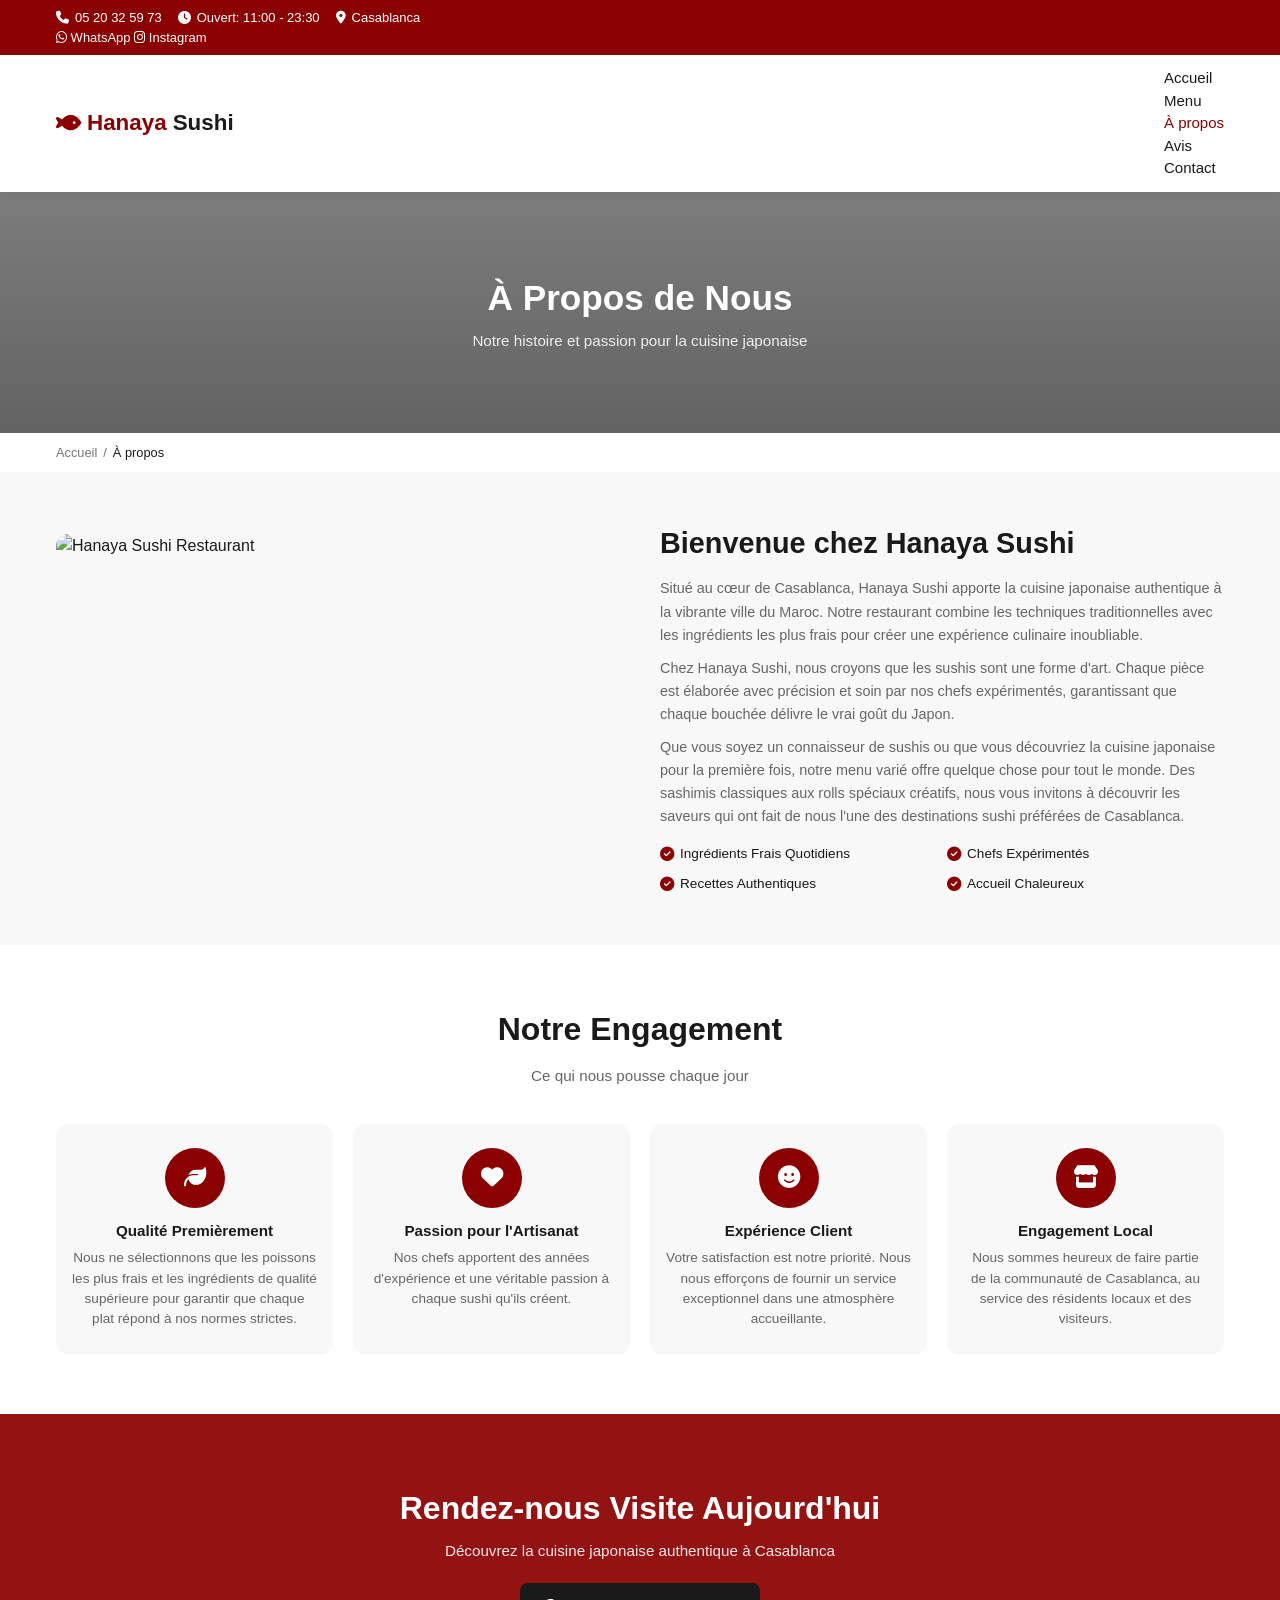
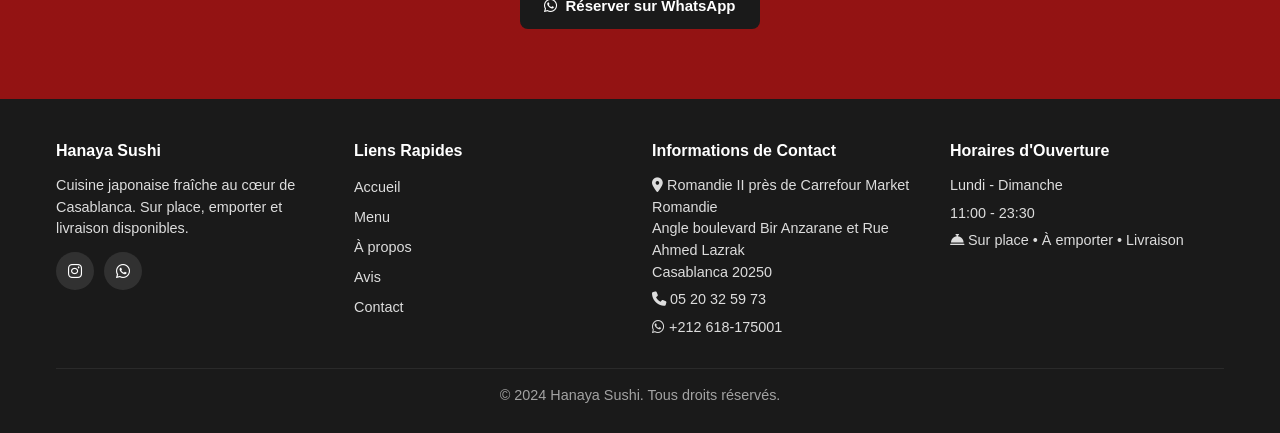
==== about.html @ c660590e "Initial commit - Hanaya Sushi website" ====
<!DOCTYPE html>
<html lang="fr">
<head>
    <meta charset="UTF-8">
    <meta name="viewport" content="width=device-width, initial-scale=1.0">
    <title>À propos - Hanaya Sushi</title>
    <meta name="description" content="Découvrez Hanaya Sushi - notre histoire, philosophie culinaire et engagement pour la cuisine japonaise authentique à Casablanca.">
    <link rel="stylesheet" href="style.css">
    <link rel="stylesheet" href="https://cdnjs.cloudflare.com/ajax/libs/font-awesome/6.4.0/css/all.min.css">
</head>
<body>
    <header class="header">
        <div class="top-bar">
            <div class="container">
                <div class="top-bar-info">
                    <span><i class="fas fa-phone"></i> 05 20 32 59 73</span>
                    <span><i class="fas fa-clock"></i> Ouvert: 11:00 - 23:30</span>
                    <span><i class="fas fa-map-marker-alt"></i> Casablanca</span>
                </div>
                <div class="top-bar-actions">
                    <a href="https://wa.me/212618175001" target="_blank"><i class="fab fa-whatsapp"></i> WhatsApp</a>
                    <a href="https://www.instagram.com/hanaya_sushi.casa?igsh=c2Iwand2bjE1bWxq" target="_blank"><i class="fab fa-instagram"></i> Instagram</a>
                </div>
            </div>
        </div>
        <nav class="nav">
            <div class="container">
                <a href="index.html" class="logo">
                    <i class="fas fa-fish"></i> Hanaya <span>Sushi</span>
                </a>
                <ul class="nav-menu">
                    <li><a href="index.html" class="nav-link">Accueil</a></li>
                    <li><a href="menu.html" class="nav-link">Menu</a></li>
                    <li><a href="about.html" class="nav-link active">À propos</a></li>
                    <li><a href="reviews.html" class="nav-link">Avis</a></li>
                    <li><a href="contact.html" class="nav-link">Contact</a></li>
                </ul>
                <div class="nav-actions">
                    <a href="tel:+212520325973" class="btn btn-primary">Appeler</a>
                </div>
                <div class="mobile-menu-btn" onclick="toggleMenu()">
                    <span></span>
                    <span></span>
                    <span></span>
                </div>
            </div>
        </nav>
    </header>

    <section class="page-header">
        <div class="container">
            <h1>À Propos de Nous</h1>
            <p>Notre histoire et passion pour la cuisine japonaise</p>
        </div>
    </section>

    <section class="breadcrumb">
        <div class="container">
            <ul>
                <li><a href="index.html">Accueil</a></li>
                <li>À propos</li>
            </ul>
        </div>
    </section>

    <section class="about-page">
        <div class="container">
            <div class="about-grid">
                <div class="about-image">
                    <img src="https://images.unsplash.com/photo-1579871494447-9811cf80d66c?w=800" alt="Hanaya Sushi Restaurant">
                </div>
                <div class="about-content">
                    <h2>Bienvenue chez Hanaya Sushi</h2>
                    <p>Situé au cœur de Casablanca, Hanaya Sushi apporte la cuisine japonaise authentique à la vibrante ville du Maroc. Notre restaurant combine les techniques traditionnelles avec les ingrédients les plus frais pour créer une expérience culinaire inoubliable.</p>
                    <p>Chez Hanaya Sushi, nous croyons que les sushis sont une forme d'art. Chaque pièce est élaborée avec précision et soin par nos chefs expérimentés, garantissant que chaque bouchée délivre le vrai goût du Japon.</p>
                    <p>Que vous soyez un connaisseur de sushis ou que vous découvriez la cuisine japonaise pour la première fois, notre menu varié offre quelque chose pour tout le monde. Des sashimis classiques aux rolls spéciaux créatifs, nous vous invitons à découvrir les saveurs qui ont fait de nous l'une des destinations sushi préférées de Casablanca.</p>
                    
                    <div class="about-features">
                        <div class="about-feature">
                            <i class="fas fa-check-circle"></i>
                            <span>Ingrédients Frais Quotidiens</span>
                        </div>
                        <div class="about-feature">
                            <i class="fas fa-check-circle"></i>
                            <span>Chefs Expérimentés</span>
                        </div>
                        <div class="about-feature">
                            <i class="fas fa-check-circle"></i>
                            <span>Recettes Authentiques</span>
                        </div>
                        <div class="about-feature">
                            <i class="fas fa-check-circle"></i>
                            <span>Accueil Chaleureux</span>
                        </div>
                    </div>
                </div>
            </div>
        </div>
    </section>

    <section class="why-us">
        <div class="container">
            <h2 class="section-title">Notre Engagement</h2>
            <p class="section-subtitle">Ce qui nous pousse chaque jour</p>
            <div class="why-us-grid">
                <div class="why-us-card">
                    <div class="why-us-icon">
                        <i class="fas fa-leaf"></i>
                    </div>
                    <h3>Qualité Premièrement</h3>
                    <p>Nous ne sélectionnons que les poissons les plus frais et les ingrédients de qualité supérieure pour garantir que chaque plat répond à nos normes strictes.</p>
                </div>
                <div class="why-us-card">
                    <div class="why-us-icon">
                        <i class="fas fa-heart"></i>
                    </div>
                    <h3>Passion pour l'Artisanat</h3>
                    <p>Nos chefs apportent des années d'expérience et une véritable passion à chaque sushi qu'ils créent.</p>
                </div>
                <div class="why-us-card">
                    <div class="why-us-icon">
                        <i class="fas fa-smile"></i>
                    </div>
                    <h3>Expérience Client</h3>
                    <p>Votre satisfaction est notre priorité. Nous nous efforçons de fournir un service exceptionnel dans une atmosphère accueillante.</p>
                </div>
                <div class="why-us-card">
                    <div class="why-us-icon">
                        <i class="fas fa-store"></i>
                    </div>
                    <h3>Engagement Local</h3>
                    <p>Nous sommes heureux de faire partie de la communauté de Casablanca, au service des résidents locaux et des visiteurs.</p>
                </div>
            </div>
        </div>
    </section>

    <section class="cta-banner">
        <div class="container">
            <h2>Rendez-nous Visite Aujourd'hui</h2>
            <p>Découvrez la cuisine japonaise authentique à Casablanca</p>
            <a href="https://wa.me/212618175001?text=Hi%20Hanaya%20Sushi,%20I%20would%20like%20to%20make%20a%20reservation:" class="btn btn-secondary"><i class="fab fa-whatsapp"></i> Réserver sur WhatsApp</a>
        </div>
    </section>

    <footer class="footer">
        <div class="container">
            <div class="footer-grid">
                <div>
                    <h3>Hanaya Sushi</h3>
                    <p>Cuisine japonaise fraîche au cœur de Casablanca. Sur place, emporter et livraison disponibles.</p>
                    <div class="footer-social">
                        <a href="https://www.instagram.com/hanaya_sushi.casa?igsh=c2Iwand2bjE1bWxq" target="_blank"><i class="fab fa-instagram"></i></a>
                        <a href="https://wa.me/212618175001"><i class="fab fa-whatsapp"></i></a>
                    </div>
                </div>
                <div>
                    <h3>Liens Rapides</h3>
                    <ul class="footer-links">
                        <li><a href="index.html">Accueil</a></li>
                        <li><a href="menu.html">Menu</a></li>
                        <li><a href="about.html">À propos</a></li>
                        <li><a href="reviews.html">Avis</a></li>
                        <li><a href="contact.html">Contact</a></li>
                    </ul>
                </div>
                <div>
                    <h3>Informations de Contact</h3>
                    <p><i class="fas fa-map-marker-alt"></i> Romandie II près de Carrefour Market Romandie<br>Angle boulevard Bir Anzarane et Rue Ahmed Lazrak<br>Casablanca 20250</p>
                    <p><i class="fas fa-phone"></i> 05 20 32 59 73</p>
                    <p><i class="fab fa-whatsapp"></i> +212 618-175001</p>
                </div>
                <div>
                    <h3>Horaires d'Ouverture</h3>
                    <p>Lundi - Dimanche</p>
                    <p>11:00 - 23:30</p>
                    <p><i class="fas fa-concierge-bell"></i> Sur place &bull; À emporter &bull; Livraison</p>
                </div>
            </div>
            <div class="footer-bottom">
                <p>&copy; 2024 Hanaya Sushi. Tous droits réservés.</p>
            </div>
        </div>
    </footer>

    <div class="menu-overlay" onclick="toggleMenu()"></div>

    <div class="floating-call">
        <a href="https://wa.me/212618175001?text=Hi%20Hanaya%20Sushi,%20I%20would%20like%20to%20order:" class="whatsapp-btn"><i class="fab fa-whatsapp"></i></a>
        <a href="tel:+212618175001" class="call-btn"><i class="fas fa-phone"></i></a>
    </div>

    <script src="script.js"></script>
</body>
</html>
---- style.css ----
:root {
    --primary: #8B0000;
    --primary-dark: #6B0000;
    --primary-light: #A52A2A;
    --secondary: #FFFFFF;
    --secondary-light: #F8F8F8;
    --accent: #1A1A1A;
    --text-dark: #1A1A1A;
    --text-light: #666666;
    --text-white: #FFFFFF;
    --border: #E0E0E0;
    --shadow: 0 2px 10px rgba(0,0,0,0.08);
    --transition: all 0.3s ease;
}

* {
    margin: 0;
    padding: 0;
    box-sizing: border-box;
}

html {
    scroll-behavior: smooth;
}

body {
    font-family: 'Segoe UI', -apple-system, BlinkMacSystemFont, sans-serif;
    line-height: 1.5;
    color: var(--text-dark);
    background-color: var(--secondary-light);
    -webkit-font-smoothing: antialiased;
}

a {
    text-decoration: none;
    color: inherit;
}

ul {
    list-style: none;
}

img {
    max-width: 100%;
    height: auto;
    display: block;
}

.container {
    width: 100%;
    max-width: 1200px;
    margin: 0 auto;
    padding: 0 16px;
}

.btn {
    display: inline-flex;
    align-items: center;
    justify-content: center;
    gap: 8px;
    padding: 12px 24px;
    border-radius: 8px;
    font-weight: 600;
    font-size: 15px;
    cursor: pointer;
    transition: var(--transition);
    border: none;
    min-height: 44px;
}

.btn-primary {
    background: var(--primary);
    color: var(--text-white);
}

.btn-primary:hover {
    background: var(--primary-dark);
}

.btn-secondary {
    background: var(--accent);
    color: var(--text-white);
}

.btn-secondary:hover {
    background: #333;
}

.btn-outline {
    background: transparent;
    border: 2px solid var(--primary);
    color: var(--primary);
    padding: 10px 20px;
    font-size: 14px;
    min-height: 40px;
}

.btn-outline:hover {
    background: var(--primary);
    color: var(--text-white);
}

.section-title {
    font-size: 1.75rem;
    text-align: center;
    margin-bottom: 8px;
    font-weight: 700;
}

.section-subtitle {
    text-align: center;
    color: var(--text-light);
    margin-bottom: 24px;
    font-size: 0.95rem;
}

/* Header */
.header {
    background: var(--secondary);
    box-shadow: var(--shadow);
    position: sticky;
    top: 0;
    z-index: 1000;
}

.top-bar {
    background: var(--primary);
    color: var(--text-white);
    padding: 8px 0;
    font-size: 13px;
    text-align: center;
}

.top-bar-info {
    display: flex;
    justify-content: center;
    gap: 16px;
    flex-wrap: wrap;
}

.top-bar-info span {
    display: flex;
    align-items: center;
    gap: 6px;
}

.nav {
    padding: 12px 0;
}

.nav .container {
    display: flex;
    justify-content: space-between;
    align-items: center;
}

.logo {
    font-size: 1.4rem;
    font-weight: 700;
    color: var(--primary);
    display: flex;
    align-items: center;
    gap: 6px;
}

.logo span {
    color: var(--accent);
}

.nav-menu {
    position: fixed;
    top: 0;
    left: -280px;
    width: 260px;
    height: 100vh;
    background: var(--secondary);
    flex-direction: column;
    padding: 70px 20px 20px;
    box-shadow: 2px 0 20px rgba(0,0,0,0.1);
    transition: var(--transition);
    z-index: 999;
    gap: 0;
}

.nav-menu.active {
    left: 0;
}

.nav-menu li {
    width: 100%;
    border-bottom: 1px solid var(--border);
}

.nav-link {
    display: block;
    padding: 14px 0;
    font-weight: 500;
    font-size: 16px;
    color: var(--text-dark);
}

.nav-link:hover,
.nav-link.active {
    color: var(--primary);
}

.nav-actions {
    display: none;
}

.mobile-menu-btn {
    display: flex;
    flex-direction-column: column;
    gap: 5px;
    cursor: pointer;
    padding: 8px;
    background: none;
    border: none;
}

.mobile-menu-btn span {
    width: 22px;
    height: 2px;
    background: var(--accent);
    transition: var(--transition);
    border-radius: 2px;
}

.mobile-menu-btn.active span:nth-child(1) {
    transform: rotate(45deg) translate(5px, 5px);
}

.mobile-menu-btn.active span:nth-child(2) {
    opacity: 0;
}

.mobile-menu-btn.active span:nth-child(3) {
    transform: rotate(-45deg) translate(5px, -5px);
}

.menu-overlay {
    position: fixed;
    top: 0;
    left: 0;
    width: 100%;
    height: 100%;
    background: rgba(0,0,0,0.5);
    z-index: 998;
    opacity: 0;
    visibility: hidden;
    transition: var(--transition);
}

.menu-overlay.active {
    opacity: 1;
    visibility: visible;
}

/* Hero */
.hero {
    position: relative;
    min-height: 400px;
    background: linear-gradient(rgba(0,0,0,0.45), rgba(0,0,0,0.55)), 
                url('https://images.unsplash.com/photo-1579871494447-9811cf80d66c?w=800') center/cover;
    display: flex;
    align-items: center;
    justify-content: center;
    text-align: center;
    color: var(--text-white);
    padding: 40px 20px;
}

.hero-content {
    max-width: 500px;
}

.hero h1 {
    font-size: 1.8rem;
    margin-bottom: 8px;
    font-weight: 700;
    line-height: 1.2;
}

.hero p {
    font-size: 1.05rem;
    margin-bottom: 20px;
}

.hero-buttons {
    display: flex;
    flex-direction: column;
    gap: 10px;
}

.hero .btn {
    width: 100%;
    justify-content: center;
}

/* Quick Info */
.quick-info {
    background: var(--secondary);
    padding: 20px 0;
    box-shadow: var(--shadow);
}

.quick-info .container {
    display: grid;
    grid-template-columns: 1fr 1fr;
    gap: 16px;
}

.info-item {
    display: flex;
    flex-direction: column;
    align-items: center;
    gap: 6px;
    text-align: center;
    padding: 10px;
}

.info-item i {
    font-size: 1.3rem;
    color: var(--primary);
}

.info-item h4 {
    font-size: 0.85rem;
    font-weight: 600;
}

.info-item p {
    color: var(--text-light);
    font-size: 0.8rem;
}

/* Featured */
.featured {
    padding: 40px 0;
}

.menu-grid {
    display: grid;
    grid-template-columns: 1fr;
    gap: 16px;
}

.menu-card {
    background: var(--secondary);
    border-radius: 12px;
    overflow: hidden;
    box-shadow: var(--shadow);
}

.menu-card-image {
    height: 140px;
    background: url('https://images.unsplash.com/photo-1617196034796-73dfa7b1fd56?w=400') center/cover;
}

.menu-card:nth-child(2) .menu-card-image {
    background: url('https://images.unsplash.com/photo-1579584425555-c3ce17fd4351?w=400') center/cover;
}

.menu-card:nth-child(3) .menu-card-image {
    background: url('https://images.unsplash.com/photo-1553621042-f6e147245754?w=400') center/cover;
}

.menu-card:nth-child(4) .menu-card-image {
    background: url('https://images.unsplash.com/photo-1611143669185-af224c5e3252?w=400') center/cover;
}

.menu-card-content {
    padding: 14px;
}

.menu-card-content h3 {
    font-size: 1rem;
    margin-bottom: 4px;
}

.menu-card-content p {
    color: var(--text-light);
    font-size: 0.8rem;
    margin-bottom: 10px;
}

.menu-card-footer {
    display: flex;
    justify-content: space-between;
    align-items: center;
}

.price {
    font-size: 1.1rem;
    font-weight: 700;
    color: var(--primary);
}

.menu-card-footer .btn {
    padding: 8px 16px;
    font-size: 13px;
    min-height: 36px;
}

/* Why Us */
.why-us {
    background: var(--secondary);
    padding: 40px 0;
}

.why-us-grid {
    display: grid;
    grid-template-columns: 1fr;
    gap: 14px;
}

.why-us-card {
    text-align: center;
    padding: 20px 14px;
    background: var(--secondary-light);
    border-radius: 12px;
}

.why-us-icon {
    width: 50px;
    height: 50px;
    background: var(--primary);
    border-radius: 50%;
    display: flex;
    align-items: center;
    justify-content: center;
    margin: 0 auto 12px;
    font-size: 1.2rem;
    color: var(--text-white);
}

.why-us-card h3 {
    font-size: 0.95rem;
    margin-bottom: 6px;
}

.why-us-card p {
    color: var(--text-light);
    font-size: 0.85rem;
}

/* Reviews */
.reviews-preview {
    padding: 40px 0;
}

.reviews-grid {
    display: grid;
    gap: 14px;
}

.review-card {
    background: var(--secondary);
    padding: 16px;
    border-radius: 12px;
    box-shadow: var(--shadow);
}

.review-header {
    display: flex;
    justify-content: space-between;
    align-items: center;
    margin-bottom: 8px;
}

.review-author {
    font-weight: 600;
    font-size: 0.9rem;
}

.review-stars {
    color: #FFD700;
    font-size: 0.8rem;
}

.review-text {
    color: var(--text-light);
    font-size: 0.85rem;
    font-style: italic;
    line-height: 1.5;
}

/* CTA */
.cta-banner {
    background: linear-gradient(rgba(139, 0, 0, 0.92), rgba(139, 0, 0, 0.92)), 
                url('https://images.unsplash.com/photo-1553621042-f6e147245754?w=600') center/cover;
    padding: 50px 20px;
    text-align: center;
    color: var(--text-white);
}

.cta-banner h2 {
    font-size: 1.5rem;
    margin-bottom: 8px;
}

.cta-banner p {
    font-size: 0.95rem;
    margin-bottom: 20px;
    opacity: 0.9;
}

/* Footer */
.footer {
    background: var(--accent);
    color: var(--text-white);
    padding: 40px 0 20px;
}

.footer-grid {
    display: grid;
    gap: 24px;
    margin-bottom: 24px;
}

.footer h3 {
    margin-bottom: 12px;
    font-size: 1rem;
}

.footer p {
    opacity: 0.85;
    margin-bottom: 6px;
    font-size: 0.9rem;
    line-height: 1.5;
}

.footer-links li {
    margin-bottom: 6px;
}

.footer-links a {
    opacity: 0.85;
    font-size: 0.9rem;
}

.footer-links a:hover {
    opacity: 1;
}

.footer-social {
    display: flex;
    gap: 10px;
    margin-top: 12px;
}

.footer-social a {
    width: 38px;
    height: 38px;
    background: rgba(255,255,255,0.1);
    border-radius: 50%;
    display: flex;
    align-items: center;
    justify-content: center;
}

.footer-social a:hover {
    background: var(--primary);
}

.footer-bottom {
    text-align: center;
    padding-top: 16px;
    border-top: 1px solid rgba(255,255,255,0.1);
    opacity: 0.7;
    font-size: 0.8rem;
}

/* Page Header */
.page-header {
    background: linear-gradient(rgba(0,0,0,0.5), rgba(0,0,0,0.6)), 
                url('https://images.unsplash.com/photo-1579871494447-9811cf80d66c?w=800') center/cover;
    padding: 50px 20px;
    text-align: center;
    color: var(--text-white);
}

.page-header h1 {
    font-size: 1.6rem;
    margin-bottom: 6px;
}

.page-header p {
    font-size: 0.95rem;
    opacity: 0.9;
}

.breadcrumb {
    padding: 10px 0;
    background: var(--secondary);
}

.breadcrumb ul {
    display: flex;
    gap: 6px;
    font-size: 0.8rem;
}

.breadcrumb li {
    opacity: 0.6;
}

.breadcrumb li::after {
    content: '/';
    margin-left: 6px;
}

.breadcrumb li:last-child {
    opacity: 1;
}

.breadcrumb li:last-child::after {
    display: none;
}

/* Menu Page */
.menu-page {
    padding: 30px 0;
}

.menu-filters {
    display: flex;
    justify-content: flex-start;
    gap: 8px;
    margin-bottom: 20px;
    overflow-x: auto;
    padding-bottom: 8px;
    -webkit-overflow-scrolling: touch;
}

.filter-btn {
    padding: 8px 16px;
    border: 2px solid var(--primary);
    background: transparent;
    color: var(--primary);
    border-radius: 20px;
    cursor: pointer;
    font-weight: 500;
    font-size: 13px;
    white-space: nowrap;
    min-height: 38px;
}

.filter-btn.active {
    background: var(--primary);
    color: var(--text-white);
}

.menu-items-grid {
    display: grid;
    gap: 14px;
}

.menu-item-card {
    background: var(--secondary);
    border-radius: 12px;
    overflow: hidden;
    box-shadow: var(--shadow);
    display: flex;
}

.menu-item-image {
    width: 90px;
    min-height: 90px;
    background: url('https://images.unsplash.com/photo-1617196034796-73dfa7b1fd56?w=200') center/cover;
    flex-shrink: 0;
}

.menu-item-card:nth-child(2) .menu-item-image,
.menu-item-card:nth-child(6) .menu-item-image {
    background: url('https://images.unsplash.com/photo-1579584425555-c3ce17fd4351?w=200') center/cover;
}

.menu-item-card:nth-child(3) .menu-item-image,
.menu-item-card:nth-child(7) .menu-item-image {
    background: url('https://images.unsplash.com/photo-1553621042-f6e147245754?w=200') center/cover;
}

.menu-item-card:nth-child(4) .menu-item-image {
    background: url('https://images.unsplash.com/photo-1611143669185-af224c5e3252?w=200') center/cover;
}

.menu-item-content {
    padding: 10px;
    flex: 1;
    display: flex;
    flex-direction: column;
}

.menu-item-content h3 {
    font-size: 0.9rem;
    margin-bottom: 2px;
}

.menu-item-content p {
    font-size: 0.75rem;
    color: var(--text-light);
    flex: 1;
    line-height: 1.3;
}

.menu-item-footer {
    display: flex;
    justify-content: space-between;
    align-items: center;
    margin-top: 6px;
}

.menu-item-footer .price {
    font-size: 0.95rem;
}

.menu-item-footer .btn {
    padding: 6px 12px;
    font-size: 12px;
    min-height: 30px;
}

/* About Page */
.about-page {
    padding: 30px 0;
}

.about-image {
    border-radius: 12px;
    overflow: hidden;
    margin-bottom: 24px;
}

.about-image img {
    width: 100%;
    height: 200px;
    object-fit: cover;
}

.about-content h2 {
    font-size: 1.4rem;
    margin-bottom: 12px;
}

.about-content p {
    color: var(--text-light);
    font-size: 0.9rem;
    margin-bottom: 10px;
    line-height: 1.6;
}

.about-features {
    display: grid;
    grid-template-columns: 1fr 1fr;
    gap: 10px;
    margin-top: 16px;
}

.about-feature {
    display: flex;
    align-items: center;
    gap: 6px;
    font-size: 0.85rem;
}

.about-feature i {
    color: var(--primary);
    font-size: 0.9rem;
}

/* Reviews Page */
.reviews-page {
    padding: 30px 0;
}

.reviews-summary {
    background: var(--secondary);
    padding: 20px;
    border-radius: 12px;
    text-align: center;
    margin-bottom: 24px;
}

.rating-big {
    font-size: 2.2rem;
    font-weight: 700;
    color: var(--primary);
}

.stars-big {
    color: #FFD700;
    font-size: 1.1rem;
    margin-bottom: 4px;
}

.reviews-count {
    color: var(--text-light);
    font-size: 0.85rem;
}

.all-reviews-grid {
    display: grid;
    gap: 14px;
}

/* Contact Page */
.contact-page {
    padding: 30px 0;
}

.contact-grid {
    display: grid;
    gap: 24px;
}

.contact-info {
    background: var(--secondary);
    padding: 20px;
    border-radius: 12px;
}

.contact-item {
    display: flex;
    gap: 14px;
    margin-bottom: 18px;
}

.contact-item:last-child {
    margin-bottom: 0;
}

.contact-icon {
    width: 42px;
    height: 42px;
    background: var(--primary);
    border-radius: 50%;
    display: flex;
    align-items: center;
    justify-content: center;
    color: var(--text-white);
    font-size: 1rem;
    flex-shrink: 0;
}

.contact-details h3 {
    font-size: 0.95rem;
    margin-bottom: 2px;
}

.contact-details p {
    color: var(--text-light);
    font-size: 0.85rem;
    line-height: 1.4;
}

.contact-details a {
    color: var(--primary);
    font-weight: 600;
}

.map-container {
    height: 200px;
    background: var(--secondary-light);
    border-radius: 12px;
    overflow: hidden;
}

.map-container iframe {
    width: 100%;
    height: 100%;
    border: none;
}

/* Form */
.form-container {
    background: var(--secondary);
    padding: 20px;
    border-radius: 12px;
}

.form-group {
    margin-bottom: 14px;
}

.form-group label {
    display: block;
    margin-bottom: 5px;
    font-weight: 500;
    font-size: 0.9rem;
}

.form-group input,
.form-group select,
.form-group textarea {
    width: 100%;
    padding: 12px;
    border: 1px solid var(--border);
    border-radius: 8px;
    font-size: 1rem;
}

.form-group input:focus,
.form-group select:focus,
.form-group textarea:focus {
    outline: none;
    border-color: var(--primary);
}

.form-group textarea {
    min-height: 70px;
}

.form-row {
    display: grid;
    gap: 14px;
}

.success-message {
    background: #D4EDDA;
    color: #155724;
    padding: 16px;
    border-radius: 10px;
    text-align: center;
    margin-bottom: 16px;
    display: none;
}

.success-message.show {
    display: block;
}

/* Floating Buttons */
.floating-call {
    position: fixed;
    bottom: 20px;
    right: 20px;
    z-index: 1000;
    display: flex;
    gap: 10px;
}

.floating-call a {
    width: 50px;
    height: 50px;
    border-radius: 50%;
    display: flex;
    align-items: center;
    justify-content: center;
    color: var(--text-white);
    font-size: 1.2rem;
    box-shadow: 0 4px 15px rgba(0,0,0,0.2);
}

.floating-call .call-btn {
    background: var(--primary);
}

.floating-call .whatsapp-btn {
    background: #25D366;
}

/* ========== TABLET & DESKTOP ========== */
@media (min-width: 768px) {
    .top-bar {
        text-align: left;
    }
    
    .top-bar-info {
        justify-content: flex-start;
    }
    
    .nav-menu {
        position: static;
        width: auto;
        height: auto;
        flex-direction: row;
        padding: 0;
        box-shadow: none;
        gap: 24px;
        background: transparent;
    }
    
    .nav-menu li {
        width: auto;
        border: none;
    }
    
    .nav-link {
        padding: 0;
        font-size: 15px;
    }
    
    .mobile-menu-btn {
        display: none;
    }
    
    .menu-overlay {
        display: none;
    }
    
    .hero {
        min-height: 500px;
    }
    
    .hero h1 {
        font-size: 2.8rem;
    }
    
    .hero p {
        font-size: 1.3rem;
    }
    
    .hero-buttons {
        flex-direction: row;
        justify-content: center;
    }
    
    .hero .btn {
        width: auto;
        padding: 14px 32px;
    }
    
    .quick-info .container {
        grid-template-columns: repeat(4, 1fr);
    }
    
    .info-item {
        padding: 15px;
    }
    
    .info-item i {
        font-size: 1.6rem;
    }
    
    .featured, .why-us, .reviews-preview {
        padding: 60px 0;
    }
    
    .section-title {
        font-size: 2rem;
        margin-bottom: 12px;
    }
    
    .section-subtitle {
        margin-bottom: 36px;
    }
    
    .menu-grid {
        grid-template-columns: repeat(4, 1fr);
        gap: 20px;
    }
    
    .menu-card-image {
        height: 160px;
    }
    
    .menu-card-content {
        padding: 16px;
    }
    
    .menu-card-content h3 {
        font-size: 1.05rem;
    }
    
    .menu-card-content p {
        font-size: 0.85rem;
    }
    
    .why-us-grid {
        grid-template-columns: repeat(4, 1fr);
        gap: 20px;
    }
    
    .why-us-card {
        padding: 24px 16px;
    }
    
    .why-us-icon {
        width: 60px;
        height: 60px;
        font-size: 1.4rem;
    }
    
    .reviews-grid {
        grid-template-columns: repeat(3, 1fr);
    }
    
    .review-card {
        padding: 20px;
    }
    
    .cta-banner {
        padding: 70px 20px;
    }
    
    .cta-banner h2 {
        font-size: 2rem;
    }
    
    .footer-grid {
        grid-template-columns: repeat(4, 1fr);
    }
    
    .page-header {
        padding: 80px 20px;
    }
    
    .page-header h1 {
        font-size: 2.2rem;
    }
    
    .menu-page, .about-page, .reviews-page, .contact-page {
        padding: 50px 0;
    }
    
    .menu-filters {
        justify-content: center;
        flex-wrap: wrap;
        overflow: visible;
    }
    
    .menu-items-grid {
        grid-template-columns: repeat(2, 1fr);
        gap: 16px;
    }
    
    .menu-item-image {
        width: 100px;
        min-height: 100px;
    }
    
    .about-grid {
        display: grid;
        grid-template-columns: 1fr 1fr;
        gap: 40px;
        align-items: center;
    }
    
    .about-image {
        margin-bottom: 0;
    }
    
    .about-image img {
        height: 350px;
    }
    
    .about-content h2 {
        font-size: 1.8rem;
    }
    
    .reviews-summary {
        padding: 30px;
    }
    
    .rating-big {
        font-size: 3rem;
    }
    
    .all-reviews-grid {
        grid-template-columns: repeat(2, 1fr);
    }
    
    .contact-grid {
        grid-template-columns: 1fr 1fr;
    }
    
    .form-container {
        padding: 30px;
        max-width: 500px;
        margin: 0;
    }
    
    .form-row {
        grid-template-columns: 1fr 1fr;
    }
    
    .floating-call {
        display: none;
    }
}
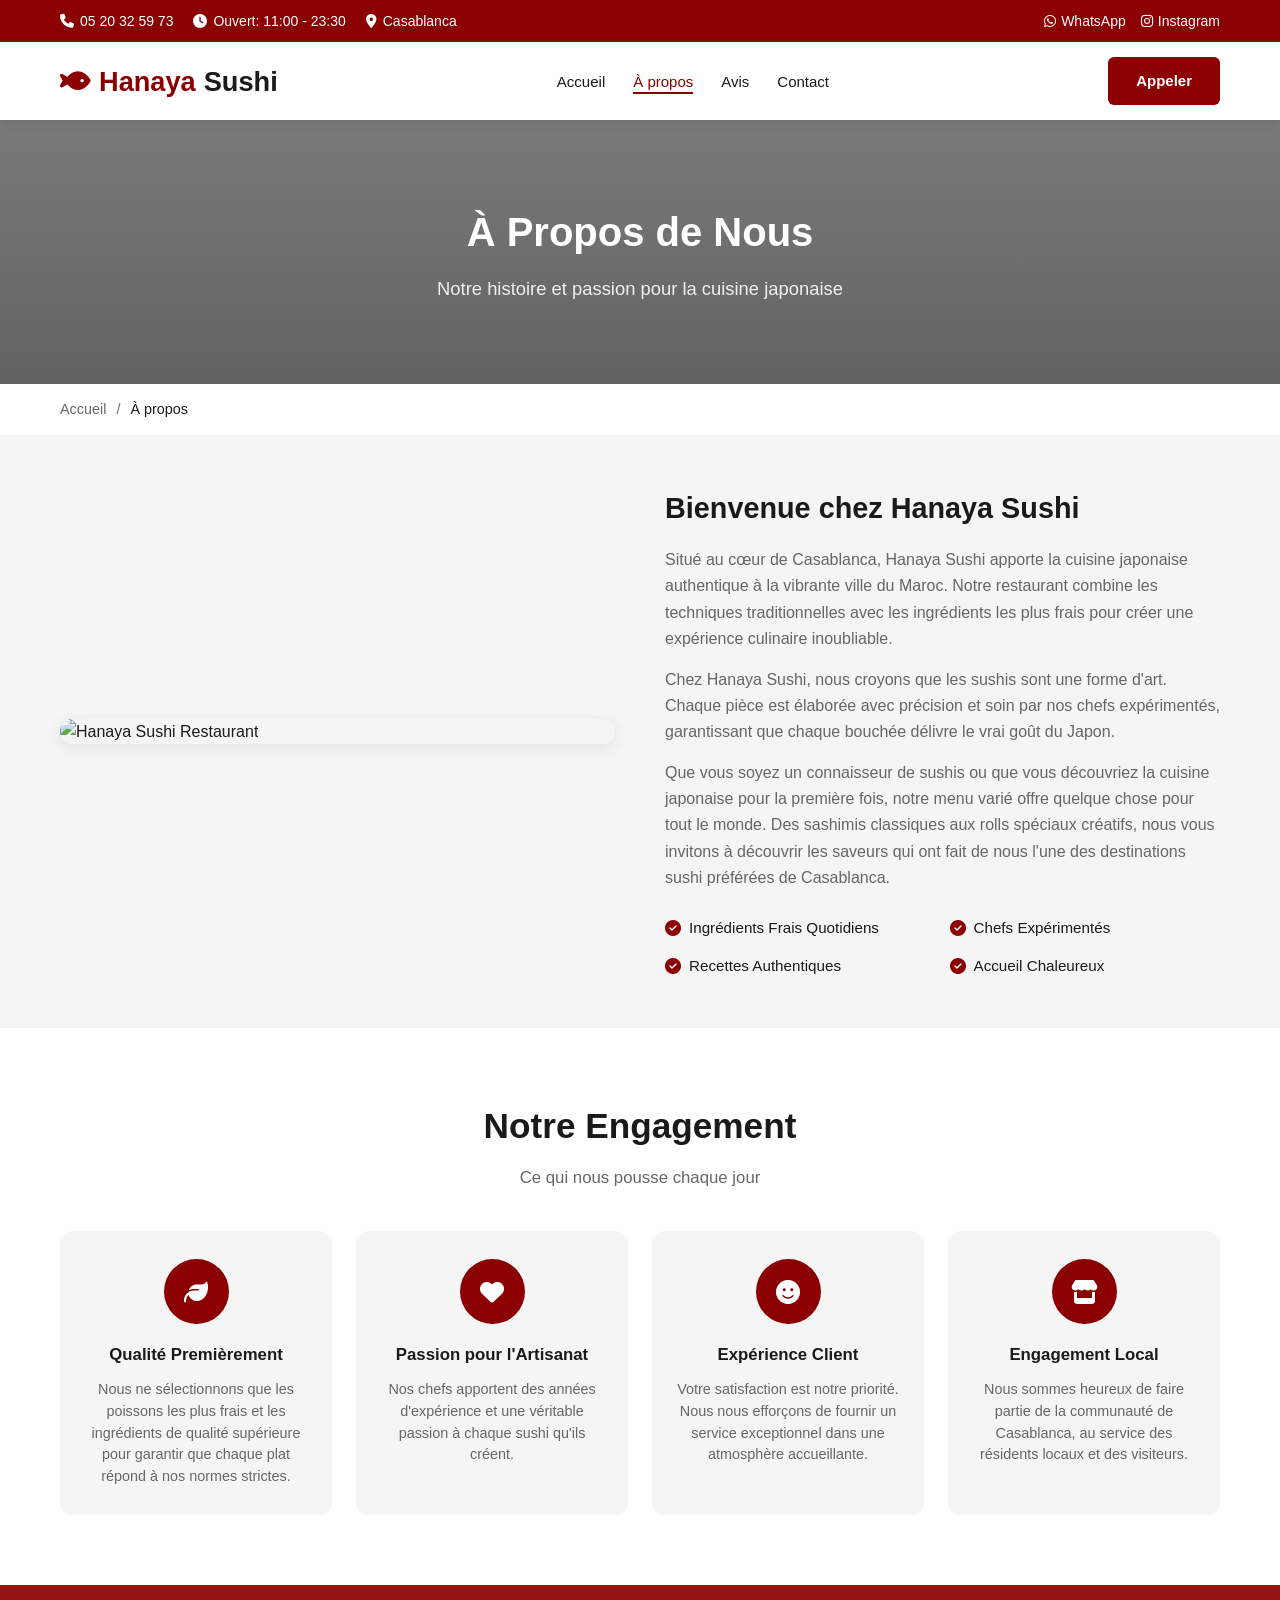
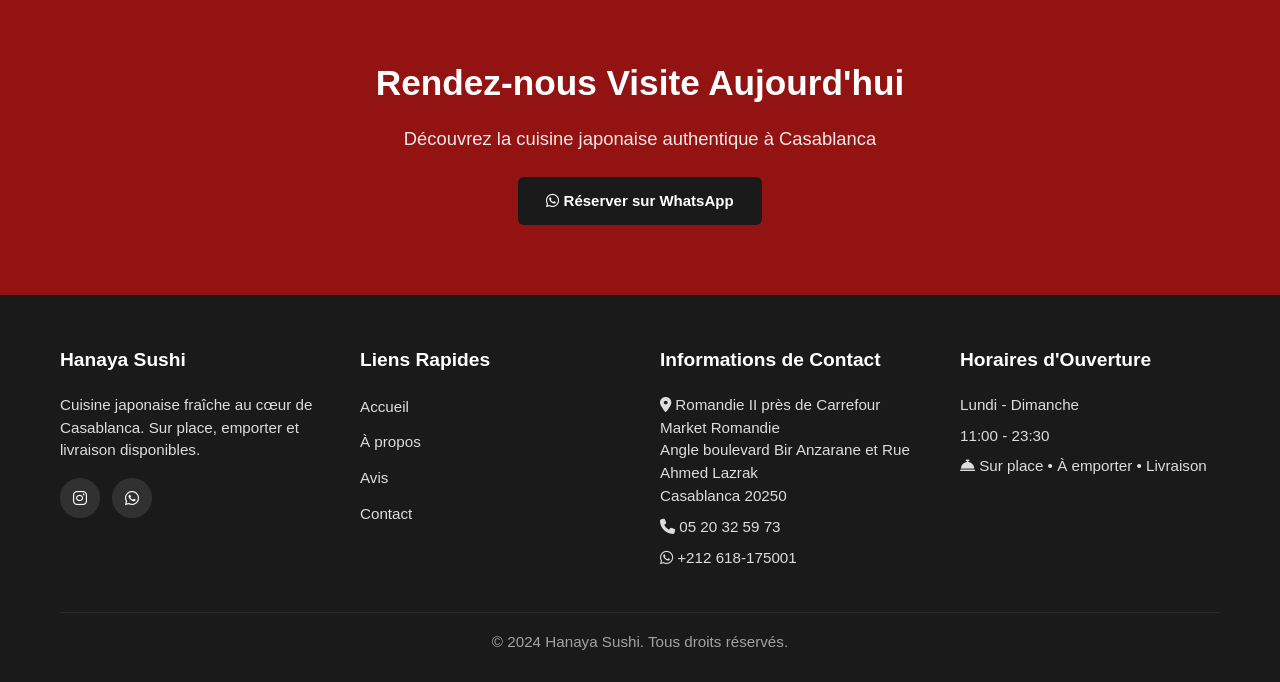
==== commit 9bf8f549: "Remove menu page" ====
--- a/about.html
+++ b/about.html
@@ -30,7 +30,6 @@
                 </a>
                 <ul class="nav-menu">
                     <li><a href="index.html" class="nav-link">Accueil</a></li>
-                    <li><a href="menu.html" class="nav-link">Menu</a></li>
                     <li><a href="about.html" class="nav-link active">À propos</a></li>
                     <li><a href="reviews.html" class="nav-link">Avis</a></li>
                     <li><a href="contact.html" class="nav-link">Contact</a></li>
@@ -158,7 +157,6 @@
                     <h3>Liens Rapides</h3>
                     <ul class="footer-links">
                         <li><a href="index.html">Accueil</a></li>
-                        <li><a href="menu.html">Menu</a></li>
                         <li><a href="about.html">À propos</a></li>
                         <li><a href="reviews.html">Avis</a></li>
                         <li><a href="contact.html">Contact</a></li>
--- a/style.css
+++ b/style.css
@@ -3,13 +3,13 @@
     --primary-dark: #6B0000;
     --primary-light: #A52A2A;
     --secondary: #FFFFFF;
-    --secondary-light: #F8F8F8;
+    --secondary-light: #F5F5F5;
     --accent: #1A1A1A;
     --text-dark: #1A1A1A;
     --text-light: #666666;
     --text-white: #FFFFFF;
     --border: #E0E0E0;
-    --shadow: 0 2px 10px rgba(0,0,0,0.08);
+    --shadow: 0 4px 15px rgba(0,0,0,0.08);
     --transition: all 0.3s ease;
 }
 
@@ -24,11 +24,10 @@
 }
 
 body {
-    font-family: 'Segoe UI', -apple-system, BlinkMacSystemFont, sans-serif;
-    line-height: 1.5;
+    font-family: 'Segoe UI', Tahoma, Geneva, Verdana, sans-serif;
+    line-height: 1.6;
     color: var(--text-dark);
     background-color: var(--secondary-light);
-    -webkit-font-smoothing: antialiased;
 }
 
 a {
@@ -43,29 +42,24 @@
 img {
     max-width: 100%;
     height: auto;
-    display: block;
 }
 
 .container {
-    width: 100%;
     max-width: 1200px;
     margin: 0 auto;
-    padding: 0 16px;
+    padding: 0 20px;
 }
 
 .btn {
-    display: inline-flex;
-    align-items: center;
-    justify-content: center;
-    gap: 8px;
-    padding: 12px 24px;
-    border-radius: 8px;
+    display: inline-block;
+    padding: 12px 28px;
+    border-radius: 6px;
     font-weight: 600;
-    font-size: 15px;
+    text-align: center;
     cursor: pointer;
     transition: var(--transition);
     border: none;
-    min-height: 44px;
+    font-size: 15px;
 }
 
 .btn-primary {
@@ -92,7 +86,6 @@
     color: var(--primary);
     padding: 10px 20px;
     font-size: 14px;
-    min-height: 40px;
 }
 
 .btn-outline:hover {
@@ -101,17 +94,18 @@
 }
 
 .section-title {
-    font-size: 1.75rem;
+    font-size: 2.2rem;
     text-align: center;
-    margin-bottom: 8px;
+    margin-bottom: 10px;
     font-weight: 700;
+    color: var(--text-dark);
 }
 
 .section-subtitle {
     text-align: center;
     color: var(--text-light);
-    margin-bottom: 24px;
-    font-size: 0.95rem;
+    margin-bottom: 40px;
+    font-size: 1.05rem;
 }
 
 /* Header */
@@ -126,15 +120,21 @@
 .top-bar {
     background: var(--primary);
     color: var(--text-white);
-    padding: 8px 0;
-    font-size: 13px;
-    text-align: center;
+    padding: 10px 0;
+    font-size: 14px;
+}
+
+.top-bar .container {
+    display: flex;
+    justify-content: space-between;
+    align-items: center;
+    flex-wrap: wrap;
+    gap: 10px;
 }
 
 .top-bar-info {
     display: flex;
-    justify-content: center;
-    gap: 16px;
+    gap: 20px;
     flex-wrap: wrap;
 }
 
@@ -144,8 +144,19 @@
     gap: 6px;
 }
 
+.top-bar-actions {
+    display: flex;
+    gap: 15px;
+}
+
+.top-bar-actions a {
+    display: flex;
+    align-items: center;
+    gap: 5px;
+}
+
 .nav {
-    padding: 12px 0;
+    padding: 15px 0;
 }
 
 .nav .container {
@@ -155,12 +166,12 @@
 }
 
 .logo {
-    font-size: 1.4rem;
+    font-size: 1.7rem;
     font-weight: 700;
     color: var(--primary);
     display: flex;
     align-items: center;
-    gap: 6px;
+    gap: 8px;
 }
 
 .logo span {
@@ -168,35 +179,16 @@
 }
 
 .nav-menu {
-    position: fixed;
-    top: 0;
-    left: -280px;
-    width: 260px;
-    height: 100vh;
-    background: var(--secondary);
-    flex-direction: column;
-    padding: 70px 20px 20px;
-    box-shadow: 2px 0 20px rgba(0,0,0,0.1);
+    display: flex;
+    gap: 28px;
+    align-items: center;
+}
+
+.nav-link {
+    font-weight: 500;
+    font-size: 15px;
     transition: var(--transition);
-    z-index: 999;
-    gap: 0;
-}
-
-.nav-menu.active {
-    left: 0;
-}
-
-.nav-menu li {
-    width: 100%;
-    border-bottom: 1px solid var(--border);
-}
-
-.nav-link {
-    display: block;
-    padding: 14px 0;
-    font-weight: 500;
-    font-size: 16px;
-    color: var(--text-dark);
+    position: relative;
 }
 
 .nav-link:hover,
@@ -204,40 +196,796 @@
     color: var(--primary);
 }
 
+.nav-link::after {
+    content: '';
+    position: absolute;
+    bottom: -4px;
+    left: 0;
+    width: 0;
+    height: 2px;
+    background: var(--primary);
+    transition: var(--transition);
+}
+
+.nav-link:hover::after,
+.nav-link.active::after {
+    width: 100%;
+}
+
 .nav-actions {
+    display: flex;
+    gap: 12px;
+    align-items: center;
+}
+
+.mobile-menu-btn {
     display: none;
-}
-
-.mobile-menu-btn {
-    display: flex;
-    flex-direction-column: column;
+    flex-direction: column;
     gap: 5px;
     cursor: pointer;
-    padding: 8px;
+    padding: 5px;
     background: none;
     border: none;
 }
 
 .mobile-menu-btn span {
-    width: 22px;
-    height: 2px;
+    width: 24px;
+    height: 2.5px;
     background: var(--accent);
     transition: var(--transition);
     border-radius: 2px;
 }
 
-.mobile-menu-btn.active span:nth-child(1) {
-    transform: rotate(45deg) translate(5px, 5px);
-}
-
-.mobile-menu-btn.active span:nth-child(2) {
-    opacity: 0;
-}
-
-.mobile-menu-btn.active span:nth-child(3) {
-    transform: rotate(-45deg) translate(5px, -5px);
-}
-
+/* Hero */
+.hero {
+    position: relative;
+    height: 550px;
+    background: linear-gradient(rgba(0,0,0,0.45), rgba(0,0,0,0.55)), 
+                url('https://images.unsplash.com/photo-1579871494447-9811cf80d66c?w=1920') center/cover;
+    display: flex;
+    align-items: center;
+    justify-content: center;
+    text-align: center;
+    color: var(--text-white);
+}
+
+.hero-content {
+    max-width: 750px;
+    padding: 20px;
+}
+
+.hero h1 {
+    font-size: 3rem;
+    margin-bottom: 12px;
+    font-weight: 700;
+    line-height: 1.15;
+}
+
+.hero p {
+    font-size: 1.35rem;
+    margin-bottom: 24px;
+}
+
+.hero-buttons {
+    display: flex;
+    gap: 15px;
+    justify-content: center;
+    flex-wrap: wrap;
+}
+
+.hero .btn {
+    padding: 14px 36px;
+    font-size: 16px;
+}
+
+/* Quick Info */
+.quick-info {
+    background: var(--secondary);
+    padding: 30px 0;
+    box-shadow: var(--shadow);
+}
+
+.quick-info .container {
+    display: grid;
+    grid-template-columns: repeat(4, 1fr);
+    gap: 20px;
+    text-align: center;
+}
+
+.info-item {
+    display: flex;
+    flex-direction: column;
+    align-items: center;
+    gap: 10px;
+    padding: 15px;
+}
+
+.info-item i {
+    font-size: 1.6rem;
+    color: var(--primary);
+}
+
+.info-item h4 {
+    font-size: 1rem;
+    font-weight: 600;
+}
+
+.info-item p {
+    color: var(--text-light);
+    font-size: 0.9rem;
+}
+
+/* Featured */
+.featured {
+    padding: 70px 0;
+}
+
+.menu-grid {
+    display: grid;
+    grid-template-columns: repeat(4, 1fr);
+    gap: 24px;
+}
+
+.menu-card {
+    background: var(--secondary);
+    border-radius: 12px;
+    overflow: hidden;
+    box-shadow: var(--shadow);
+    transition: var(--transition);
+}
+
+.menu-card:hover {
+    transform: translateY(-5px);
+}
+
+.menu-card-image {
+    height: 170px;
+    background: url('https://images.unsplash.com/photo-1617196034796-73dfa7b1fd56?w=400') center/cover;
+}
+
+.menu-card:nth-child(2) .menu-card-image {
+    background: url('https://images.unsplash.com/photo-1579584425555-c3ce17fd4351?w=400') center/cover;
+}
+
+.menu-card:nth-child(3) .menu-card-image {
+    background: url('https://images.unsplash.com/photo-1553621042-f6e147245754?w=400') center/cover;
+}
+
+.menu-card:nth-child(4) .menu-card-image {
+    background: url('https://images.unsplash.com/photo-1611143669185-af224c5e3252?w=400') center/cover;
+}
+
+.menu-card-content {
+    padding: 18px;
+}
+
+.menu-card-content h3 {
+    font-size: 1.1rem;
+    margin-bottom: 8px;
+}
+
+.menu-card-content p {
+    color: var(--text-light);
+    font-size: 0.85rem;
+    margin-bottom: 14px;
+    line-height: 1.5;
+}
+
+.menu-card-footer {
+    display: flex;
+    justify-content: space-between;
+    align-items: center;
+}
+
+.price {
+    font-size: 1.2rem;
+    font-weight: 700;
+    color: var(--primary);
+}
+
+/* Why Us */
+.why-us {
+    background: var(--secondary);
+    padding: 70px 0;
+}
+
+.why-us-grid {
+    display: grid;
+    grid-template-columns: repeat(4, 1fr);
+    gap: 24px;
+}
+
+.why-us-card {
+    text-align: center;
+    padding: 28px 20px;
+    background: var(--secondary-light);
+    border-radius: 12px;
+    transition: var(--transition);
+}
+
+.why-us-card:hover {
+    background: var(--secondary);
+    box-shadow: var(--shadow);
+}
+
+.why-us-icon {
+    width: 65px;
+    height: 65px;
+    background: var(--primary);
+    border-radius: 50%;
+    display: flex;
+    align-items: center;
+    justify-content: center;
+    margin: 0 auto 18px;
+    font-size: 1.5rem;
+    color: var(--text-white);
+}
+
+.why-us-card h3 {
+    font-size: 1.05rem;
+    margin-bottom: 10px;
+}
+
+.why-us-card p {
+    color: var(--text-light);
+    font-size: 0.9rem;
+    line-height: 1.5;
+}
+
+/* Reviews */
+.reviews-preview {
+    padding: 70px 0;
+}
+
+.reviews-grid {
+    display: grid;
+    grid-template-columns: repeat(3, 1fr);
+    gap: 24px;
+}
+
+.review-card {
+    background: var(--secondary);
+    padding: 24px;
+    border-radius: 12px;
+    box-shadow: var(--shadow);
+}
+
+.review-header {
+    display: flex;
+    justify-content: space-between;
+    align-items: center;
+    margin-bottom: 12px;
+}
+
+.review-author {
+    font-weight: 600;
+    font-size: 1rem;
+}
+
+.review-stars {
+    color: #FFD700;
+}
+
+.review-text {
+    color: var(--text-light);
+    font-size: 0.9rem;
+    font-style: italic;
+    line-height: 1.55;
+}
+
+/* CTA */
+.cta-banner {
+    background: linear-gradient(rgba(139, 0, 0, 0.92), rgba(139, 0, 0, 0.92)), 
+                url('https://images.unsplash.com/photo-1553621042-f6e147245754?w=1200') center/cover;
+    padding: 70px 20px;
+    text-align: center;
+    color: var(--text-white);
+}
+
+.cta-banner h2 {
+    font-size: 2.2rem;
+    margin-bottom: 12px;
+}
+
+.cta-banner p {
+    font-size: 1.15rem;
+    margin-bottom: 24px;
+    opacity: 0.9;
+}
+
+/* Footer */
+.footer {
+    background: var(--accent);
+    color: var(--text-white);
+    padding: 50px 0 20px;
+}
+
+.footer-grid {
+    display: grid;
+    grid-template-columns: repeat(4, 1fr);
+    gap: 40px;
+    margin-bottom: 35px;
+}
+
+.footer h3 {
+    margin-bottom: 18px;
+    font-size: 1.2rem;
+}
+
+.footer p {
+    opacity: 0.85;
+    margin-bottom: 8px;
+    font-size: 0.95rem;
+    line-height: 1.5;
+}
+
+.footer-links li {
+    margin-bottom: 10px;
+}
+
+.footer-links a {
+    opacity: 0.85;
+    font-size: 0.95rem;
+    transition: var(--transition);
+}
+
+.footer-links a:hover {
+    opacity: 1;
+    color: var(--primary-light);
+}
+
+.footer-social {
+    display: flex;
+    gap: 12px;
+    margin-top: 16px;
+}
+
+.footer-social a {
+    width: 40px;
+    height: 40px;
+    background: rgba(255,255,255,0.1);
+    border-radius: 50%;
+    display: flex;
+    align-items: center;
+    justify-content: center;
+    transition: var(--transition);
+}
+
+.footer-social a:hover {
+    background: var(--primary);
+}
+
+.footer-bottom {
+    text-align: center;
+    padding-top: 18px;
+    border-top: 1px solid rgba(255,255,255,0.1);
+    opacity: 0.7;
+    font-size: 0.9rem;
+}
+
+/* Page Header */
+.page-header {
+    background: linear-gradient(rgba(0,0,0,0.5), rgba(0,0,0,0.6)), 
+                url('https://images.unsplash.com/photo-1579871494447-9811cf80d66c?w=1200') center/cover;
+    padding: 80px 20px;
+    text-align: center;
+    color: var(--text-white);
+}
+
+.page-header h1 {
+    font-size: 2.5rem;
+    margin-bottom: 10px;
+}
+
+.page-header p {
+    font-size: 1.15rem;
+    opacity: 0.9;
+}
+
+.breadcrumb {
+    padding: 14px 0;
+    background: var(--secondary);
+}
+
+.breadcrumb ul {
+    display: flex;
+    gap: 10px;
+    font-size: 0.9rem;
+}
+
+.breadcrumb li {
+    opacity: 0.65;
+}
+
+.breadcrumb li::after {
+    content: '/';
+    margin-left: 10px;
+}
+
+.breadcrumb li:last-child {
+    opacity: 1;
+}
+
+.breadcrumb li:last-child::after {
+    display: none;
+}
+
+/* Menu Page */
+.menu-page {
+    padding: 50px 0;
+}
+
+.menu-filters {
+    display: flex;
+    justify-content: center;
+    gap: 12px;
+    margin-bottom: 35px;
+    flex-wrap: wrap;
+}
+
+.filter-btn {
+    padding: 10px 22px;
+    border: 2px solid var(--primary);
+    background: transparent;
+    color: var(--primary);
+    border-radius: 25px;
+    cursor: pointer;
+    font-weight: 500;
+    font-size: 14px;
+    transition: var(--transition);
+}
+
+.filter-btn:hover,
+.filter-btn.active {
+    background: var(--primary);
+    color: var(--text-white);
+}
+
+.menu-items-grid {
+    display: grid;
+    grid-template-columns: repeat(2, 1fr);
+    gap: 20px;
+}
+
+.menu-item-card {
+    background: var(--secondary);
+    border-radius: 12px;
+    overflow: hidden;
+    box-shadow: var(--shadow);
+    display: flex;
+    transition: var(--transition);
+}
+
+.menu-item-card:hover {
+    transform: translateY(-3px);
+}
+
+.menu-item-image {
+    width: 110px;
+    min-height: 110px;
+    background: url('https://images.unsplash.com/photo-1617196034796-73dfa7b1fd56?w=200') center/cover;
+    flex-shrink: 0;
+}
+
+.menu-item-card:nth-child(2) .menu-item-image,
+.menu-item-card:nth-child(6) .menu-item-image,
+.menu-item-card:nth-child(10) .menu-item-image {
+    background: url('https://images.unsplash.com/photo-1579584425555-c3ce17fd4351?w=200') center/cover;
+}
+
+.menu-item-card:nth-child(3) .menu-item-image,
+.menu-item-card:nth-child(7) .menu-item-image {
+    background: url('https://images.unsplash.com/photo-1553621042-f6e147245754?w=200') center/cover;
+}
+
+.menu-item-card:nth-child(4) .menu-item-image,
+.menu-item-card:nth-child(8) .menu-item-image {
+    background: url('https://images.unsplash.com/photo-1611143669185-af224c5e3252?w=200') center/cover;
+}
+
+.menu-item-content {
+    padding: 14px;
+    flex: 1;
+    display: flex;
+    flex-direction: column;
+}
+
+.menu-item-content h3 {
+    font-size: 1rem;
+    margin-bottom: 4px;
+}
+
+.menu-item-content p {
+    font-size: 0.8rem;
+    color: var(--text-light);
+    flex: 1;
+    line-height: 1.4;
+}
+
+.menu-item-footer {
+    display: flex;
+    justify-content: space-between;
+    align-items: center;
+    margin-top: 8px;
+}
+
+.menu-item-footer .price {
+    font-size: 1.05rem;
+}
+
+/* About Page */
+.about-page {
+    padding: 50px 0;
+}
+
+.about-grid {
+    display: grid;
+    grid-template-columns: 1fr 1fr;
+    gap: 50px;
+    align-items: center;
+}
+
+.about-image {
+    border-radius: 12px;
+    overflow: hidden;
+    box-shadow: var(--shadow);
+}
+
+.about-image img {
+    width: 100%;
+    height: 380px;
+    object-fit: cover;
+}
+
+.about-content h2 {
+    font-size: 1.8rem;
+    margin-bottom: 16px;
+    font-weight: 700;
+}
+
+.about-content p {
+    color: var(--text-light);
+    font-size: 1rem;
+    margin-bottom: 14px;
+    line-height: 1.65;
+}
+
+.about-features {
+    display: grid;
+    grid-template-columns: 1fr 1fr;
+    gap: 14px;
+    margin-top: 24px;
+}
+
+.about-feature {
+    display: flex;
+    align-items: center;
+    gap: 8px;
+    font-size: 0.95rem;
+}
+
+.about-feature i {
+    color: var(--primary);
+    font-size: 1rem;
+}
+
+/* Reviews Page */
+.reviews-page {
+    padding: 50px 0;
+}
+
+.reviews-summary {
+    background: var(--secondary);
+    padding: 35px;
+    border-radius: 12px;
+    box-shadow: var(--shadow);
+    text-align: center;
+    margin-bottom: 40px;
+    max-width: 500px;
+    margin-left: auto;
+    margin-right: auto;
+}
+
+.rating-big {
+    font-size: 3.5rem;
+    font-weight: 700;
+    color: var(--primary);
+    margin-bottom: 5px;
+}
+
+.stars-big {
+    color: #FFD700;
+    font-size: 1.4rem;
+    margin-bottom: 8px;
+}
+
+.reviews-count {
+    color: var(--text-light);
+    font-size: 1rem;
+}
+
+.all-reviews-grid {
+    display: grid;
+    grid-template-columns: repeat(3, 1fr);
+    gap: 24px;
+}
+
+/* Contact Page */
+.contact-page {
+    padding: 50px 0;
+}
+
+.contact-grid {
+    display: grid;
+    grid-template-columns: 1fr 1fr;
+    gap: 40px;
+    align-items: start;
+}
+
+.contact-grid .contact-info,
+.contact-full .contact-info {
+    background: var(--secondary);
+    padding: 30px;
+    border-radius: 12px;
+    box-shadow: var(--shadow);
+}
+
+.contact-full {
+    max-width: 700px;
+    margin: 0 auto;
+}
+
+.contact-item {
+    display: flex;
+    gap: 16px;
+    margin-bottom: 24px;
+}
+
+.contact-item:last-child {
+    margin-bottom: 0;
+}
+
+.contact-icon {
+    width: 48px;
+    height: 48px;
+    background: var(--primary);
+    border-radius: 50%;
+    display: flex;
+    align-items: center;
+    justify-content: center;
+    color: var(--text-white);
+    font-size: 1.1rem;
+    flex-shrink: 0;
+}
+
+.contact-details h3 {
+    font-size: 1.05rem;
+    margin-bottom: 4px;
+}
+
+.contact-details p {
+    color: var(--text-light);
+    font-size: 0.95rem;
+    line-height: 1.5;
+}
+
+.contact-details a {
+    color: var(--primary);
+    font-weight: 600;
+}
+
+.map-container {
+    height: 100%;
+    min-height: 300px;
+    background: var(--secondary-light);
+    border-radius: 12px;
+    overflow: hidden;
+}
+
+.map-container iframe {
+    width: 100%;
+    height: 100%;
+    border: none;
+}
+
+/* Form */
+.form-container {
+    background: var(--secondary);
+    padding: 30px;
+    border-radius: 12px;
+    box-shadow: var(--shadow);
+}
+
+.form-group {
+    margin-bottom: 18px;
+}
+
+.form-group label {
+    display: block;
+    margin-bottom: 7px;
+    font-weight: 500;
+    font-size: 0.95rem;
+}
+
+.form-group input,
+.form-group select,
+.form-group textarea {
+    width: 100%;
+    padding: 12px 14px;
+    border: 1px solid var(--border);
+    border-radius: 6px;
+    font-size: 1rem;
+    transition: var(--transition);
+}
+
+.form-group input:focus,
+.form-group select:focus,
+.form-group textarea:focus {
+    outline: none;
+    border-color: var(--primary);
+}
+
+.form-group textarea {
+    resize: vertical;
+    min-height: 90px;
+}
+
+.form-row {
+    display: grid;
+    grid-template-columns: 1fr 1fr;
+    gap: 18px;
+}
+
+.success-message {
+    background: #D4EDDA;
+    color: #155724;
+    padding: 18px;
+    border-radius: 10px;
+    text-align: center;
+    margin-bottom: 18px;
+    display: none;
+}
+
+.success-message.show {
+    display: block;
+}
+
+/* Floating Call Buttons */
+.floating-call {
+    position: fixed;
+    bottom: 25px;
+    right: 25px;
+    z-index: 999;
+    display: none;
+    gap: 12px;
+}
+
+.floating-call a {
+    width: 55px;
+    height: 55px;
+    border-radius: 50%;
+    display: flex;
+    align-items: center;
+    justify-content: center;
+    color: var(--text-white);
+    font-size: 1.3rem;
+    box-shadow: 0 4px 15px rgba(0,0,0,0.2);
+    transition: var(--transition);
+}
+
+.floating-call a:hover {
+    transform: scale(1.1);
+}
+
+.floating-call .call-btn {
+    background: var(--primary);
+}
+
+.floating-call .whatsapp-btn {
+    background: #25D366;
+}
+
+/* Menu Overlay */
 .menu-overlay {
     position: fixed;
     top: 0;
@@ -256,926 +1004,205 @@
     visibility: visible;
 }
 
-/* Hero */
-.hero {
-    position: relative;
-    min-height: 400px;
-    background: linear-gradient(rgba(0,0,0,0.45), rgba(0,0,0,0.55)), 
-                url('https://images.unsplash.com/photo-1579871494447-9811cf80d66c?w=800') center/cover;
-    display: flex;
-    align-items: center;
-    justify-content: center;
-    text-align: center;
-    color: var(--text-white);
-    padding: 40px 20px;
-}
-
-.hero-content {
-    max-width: 500px;
-}
-
-.hero h1 {
-    font-size: 1.8rem;
-    margin-bottom: 8px;
-    font-weight: 700;
-    line-height: 1.2;
-}
-
-.hero p {
-    font-size: 1.05rem;
-    margin-bottom: 20px;
-}
-
-.hero-buttons {
-    display: flex;
-    flex-direction: column;
-    gap: 10px;
-}
-
-.hero .btn {
-    width: 100%;
-    justify-content: center;
-}
-
-/* Quick Info */
-.quick-info {
-    background: var(--secondary);
-    padding: 20px 0;
-    box-shadow: var(--shadow);
-}
-
-.quick-info .container {
-    display: grid;
-    grid-template-columns: 1fr 1fr;
-    gap: 16px;
-}
-
-.info-item {
-    display: flex;
-    flex-direction: column;
-    align-items: center;
-    gap: 6px;
-    text-align: center;
-    padding: 10px;
-}
-
-.info-item i {
-    font-size: 1.3rem;
-    color: var(--primary);
-}
-
-.info-item h4 {
-    font-size: 0.85rem;
-    font-weight: 600;
-}
-
-.info-item p {
-    color: var(--text-light);
-    font-size: 0.8rem;
-}
-
-/* Featured */
-.featured {
-    padding: 40px 0;
-}
-
-.menu-grid {
-    display: grid;
-    grid-template-columns: 1fr;
-    gap: 16px;
-}
-
-.menu-card {
-    background: var(--secondary);
-    border-radius: 12px;
-    overflow: hidden;
-    box-shadow: var(--shadow);
-}
-
-.menu-card-image {
-    height: 140px;
-    background: url('https://images.unsplash.com/photo-1617196034796-73dfa7b1fd56?w=400') center/cover;
-}
-
-.menu-card:nth-child(2) .menu-card-image {
-    background: url('https://images.unsplash.com/photo-1579584425555-c3ce17fd4351?w=400') center/cover;
-}
-
-.menu-card:nth-child(3) .menu-card-image {
-    background: url('https://images.unsplash.com/photo-1553621042-f6e147245754?w=400') center/cover;
-}
-
-.menu-card:nth-child(4) .menu-card-image {
-    background: url('https://images.unsplash.com/photo-1611143669185-af224c5e3252?w=400') center/cover;
-}
-
-.menu-card-content {
-    padding: 14px;
-}
-
-.menu-card-content h3 {
-    font-size: 1rem;
-    margin-bottom: 4px;
-}
-
-.menu-card-content p {
-    color: var(--text-light);
-    font-size: 0.8rem;
-    margin-bottom: 10px;
-}
-
-.menu-card-footer {
-    display: flex;
-    justify-content: space-between;
-    align-items: center;
-}
-
-.price {
-    font-size: 1.1rem;
-    font-weight: 700;
-    color: var(--primary);
-}
-
-.menu-card-footer .btn {
-    padding: 8px 16px;
-    font-size: 13px;
-    min-height: 36px;
-}
-
-/* Why Us */
-.why-us {
-    background: var(--secondary);
-    padding: 40px 0;
-}
-
-.why-us-grid {
-    display: grid;
-    grid-template-columns: 1fr;
-    gap: 14px;
-}
-
-.why-us-card {
-    text-align: center;
-    padding: 20px 14px;
-    background: var(--secondary-light);
-    border-radius: 12px;
-}
-
-.why-us-icon {
-    width: 50px;
-    height: 50px;
-    background: var(--primary);
-    border-radius: 50%;
-    display: flex;
-    align-items: center;
-    justify-content: center;
-    margin: 0 auto 12px;
-    font-size: 1.2rem;
-    color: var(--text-white);
-}
-
-.why-us-card h3 {
-    font-size: 0.95rem;
-    margin-bottom: 6px;
-}
-
-.why-us-card p {
-    color: var(--text-light);
-    font-size: 0.85rem;
-}
-
-/* Reviews */
-.reviews-preview {
-    padding: 40px 0;
-}
-
-.reviews-grid {
-    display: grid;
-    gap: 14px;
-}
-
-.review-card {
-    background: var(--secondary);
-    padding: 16px;
-    border-radius: 12px;
-    box-shadow: var(--shadow);
-}
-
-.review-header {
-    display: flex;
-    justify-content: space-between;
-    align-items: center;
-    margin-bottom: 8px;
-}
-
-.review-author {
-    font-weight: 600;
-    font-size: 0.9rem;
-}
-
-.review-stars {
-    color: #FFD700;
-    font-size: 0.8rem;
-}
-
-.review-text {
-    color: var(--text-light);
-    font-size: 0.85rem;
-    font-style: italic;
-    line-height: 1.5;
-}
-
-/* CTA */
-.cta-banner {
-    background: linear-gradient(rgba(139, 0, 0, 0.92), rgba(139, 0, 0, 0.92)), 
-                url('https://images.unsplash.com/photo-1553621042-f6e147245754?w=600') center/cover;
-    padding: 50px 20px;
-    text-align: center;
-    color: var(--text-white);
-}
-
-.cta-banner h2 {
-    font-size: 1.5rem;
-    margin-bottom: 8px;
-}
-
-.cta-banner p {
-    font-size: 0.95rem;
-    margin-bottom: 20px;
-    opacity: 0.9;
-}
-
-/* Footer */
-.footer {
-    background: var(--accent);
-    color: var(--text-white);
-    padding: 40px 0 20px;
-}
-
-.footer-grid {
-    display: grid;
-    gap: 24px;
-    margin-bottom: 24px;
-}
-
-.footer h3 {
-    margin-bottom: 12px;
-    font-size: 1rem;
-}
-
-.footer p {
-    opacity: 0.85;
-    margin-bottom: 6px;
-    font-size: 0.9rem;
-    line-height: 1.5;
-}
-
-.footer-links li {
-    margin-bottom: 6px;
-}
-
-.footer-links a {
-    opacity: 0.85;
-    font-size: 0.9rem;
-}
-
-.footer-links a:hover {
-    opacity: 1;
-}
-
-.footer-social {
-    display: flex;
-    gap: 10px;
-    margin-top: 12px;
-}
-
-.footer-social a {
-    width: 38px;
-    height: 38px;
-    background: rgba(255,255,255,0.1);
-    border-radius: 50%;
-    display: flex;
-    align-items: center;
-    justify-content: center;
-}
-
-.footer-social a:hover {
-    background: var(--primary);
-}
-
-.footer-bottom {
-    text-align: center;
-    padding-top: 16px;
-    border-top: 1px solid rgba(255,255,255,0.1);
-    opacity: 0.7;
-    font-size: 0.8rem;
-}
-
-/* Page Header */
-.page-header {
-    background: linear-gradient(rgba(0,0,0,0.5), rgba(0,0,0,0.6)), 
-                url('https://images.unsplash.com/photo-1579871494447-9811cf80d66c?w=800') center/cover;
-    padding: 50px 20px;
-    text-align: center;
-    color: var(--text-white);
-}
-
-.page-header h1 {
-    font-size: 1.6rem;
-    margin-bottom: 6px;
-}
-
-.page-header p {
-    font-size: 0.95rem;
-    opacity: 0.9;
-}
-
-.breadcrumb {
-    padding: 10px 0;
-    background: var(--secondary);
-}
-
-.breadcrumb ul {
-    display: flex;
-    gap: 6px;
-    font-size: 0.8rem;
-}
-
-.breadcrumb li {
-    opacity: 0.6;
-}
-
-.breadcrumb li::after {
-    content: '/';
-    margin-left: 6px;
-}
-
-.breadcrumb li:last-child {
-    opacity: 1;
-}
-
-.breadcrumb li:last-child::after {
-    display: none;
-}
-
-/* Menu Page */
-.menu-page {
-    padding: 30px 0;
-}
-
-.menu-filters {
-    display: flex;
-    justify-content: flex-start;
-    gap: 8px;
-    margin-bottom: 20px;
-    overflow-x: auto;
-    padding-bottom: 8px;
-    -webkit-overflow-scrolling: touch;
-}
-
-.filter-btn {
-    padding: 8px 16px;
-    border: 2px solid var(--primary);
-    background: transparent;
-    color: var(--primary);
-    border-radius: 20px;
-    cursor: pointer;
-    font-weight: 500;
-    font-size: 13px;
-    white-space: nowrap;
-    min-height: 38px;
-}
-
-.filter-btn.active {
-    background: var(--primary);
-    color: var(--text-white);
-}
-
-.menu-items-grid {
-    display: grid;
-    gap: 14px;
-}
-
-.menu-item-card {
-    background: var(--secondary);
-    border-radius: 12px;
-    overflow: hidden;
-    box-shadow: var(--shadow);
-    display: flex;
-}
-
-.menu-item-image {
-    width: 90px;
-    min-height: 90px;
-    background: url('https://images.unsplash.com/photo-1617196034796-73dfa7b1fd56?w=200') center/cover;
-    flex-shrink: 0;
-}
-
-.menu-item-card:nth-child(2) .menu-item-image,
-.menu-item-card:nth-child(6) .menu-item-image {
-    background: url('https://images.unsplash.com/photo-1579584425555-c3ce17fd4351?w=200') center/cover;
-}
-
-.menu-item-card:nth-child(3) .menu-item-image,
-.menu-item-card:nth-child(7) .menu-item-image {
-    background: url('https://images.unsplash.com/photo-1553621042-f6e147245754?w=200') center/cover;
-}
-
-.menu-item-card:nth-child(4) .menu-item-image {
-    background: url('https://images.unsplash.com/photo-1611143669185-af224c5e3252?w=200') center/cover;
-}
-
-.menu-item-content {
-    padding: 10px;
-    flex: 1;
-    display: flex;
-    flex-direction: column;
-}
-
-.menu-item-content h3 {
-    font-size: 0.9rem;
-    margin-bottom: 2px;
-}
-
-.menu-item-content p {
-    font-size: 0.75rem;
-    color: var(--text-light);
-    flex: 1;
-    line-height: 1.3;
-}
-
-.menu-item-footer {
-    display: flex;
-    justify-content: space-between;
-    align-items: center;
-    margin-top: 6px;
-}
-
-.menu-item-footer .price {
-    font-size: 0.95rem;
-}
-
-.menu-item-footer .btn {
-    padding: 6px 12px;
-    font-size: 12px;
-    min-height: 30px;
-}
-
-/* About Page */
-.about-page {
-    padding: 30px 0;
-}
-
-.about-image {
-    border-radius: 12px;
-    overflow: hidden;
-    margin-bottom: 24px;
-}
-
-.about-image img {
-    width: 100%;
-    height: 200px;
-    object-fit: cover;
-}
-
-.about-content h2 {
-    font-size: 1.4rem;
-    margin-bottom: 12px;
-}
-
-.about-content p {
-    color: var(--text-light);
-    font-size: 0.9rem;
-    margin-bottom: 10px;
-    line-height: 1.6;
-}
-
-.about-features {
-    display: grid;
-    grid-template-columns: 1fr 1fr;
-    gap: 10px;
-    margin-top: 16px;
-}
-
-.about-feature {
-    display: flex;
-    align-items: center;
-    gap: 6px;
-    font-size: 0.85rem;
-}
-
-.about-feature i {
-    color: var(--primary);
-    font-size: 0.9rem;
-}
-
-/* Reviews Page */
-.reviews-page {
-    padding: 30px 0;
-}
-
-.reviews-summary {
-    background: var(--secondary);
-    padding: 20px;
-    border-radius: 12px;
-    text-align: center;
-    margin-bottom: 24px;
-}
-
-.rating-big {
-    font-size: 2.2rem;
-    font-weight: 700;
-    color: var(--primary);
-}
-
-.stars-big {
-    color: #FFD700;
-    font-size: 1.1rem;
-    margin-bottom: 4px;
-}
-
-.reviews-count {
-    color: var(--text-light);
-    font-size: 0.85rem;
-}
-
-.all-reviews-grid {
-    display: grid;
-    gap: 14px;
-}
-
-/* Contact Page */
-.contact-page {
-    padding: 30px 0;
-}
-
-.contact-grid {
-    display: grid;
-    gap: 24px;
-}
-
-.contact-info {
-    background: var(--secondary);
-    padding: 20px;
-    border-radius: 12px;
-}
-
-.contact-item {
-    display: flex;
-    gap: 14px;
-    margin-bottom: 18px;
-}
-
-.contact-item:last-child {
-    margin-bottom: 0;
-}
-
-.contact-icon {
-    width: 42px;
-    height: 42px;
-    background: var(--primary);
-    border-radius: 50%;
-    display: flex;
-    align-items: center;
-    justify-content: center;
-    color: var(--text-white);
-    font-size: 1rem;
-    flex-shrink: 0;
-}
-
-.contact-details h3 {
-    font-size: 0.95rem;
-    margin-bottom: 2px;
-}
-
-.contact-details p {
-    color: var(--text-light);
-    font-size: 0.85rem;
-    line-height: 1.4;
-}
-
-.contact-details a {
-    color: var(--primary);
-    font-weight: 600;
-}
-
-.map-container {
-    height: 200px;
-    background: var(--secondary-light);
-    border-radius: 12px;
-    overflow: hidden;
-}
-
-.map-container iframe {
-    width: 100%;
-    height: 100%;
-    border: none;
-}
-
-/* Form */
-.form-container {
-    background: var(--secondary);
-    padding: 20px;
-    border-radius: 12px;
-}
-
-.form-group {
-    margin-bottom: 14px;
-}
-
-.form-group label {
-    display: block;
-    margin-bottom: 5px;
-    font-weight: 500;
-    font-size: 0.9rem;
-}
-
-.form-group input,
-.form-group select,
-.form-group textarea {
-    width: 100%;
-    padding: 12px;
-    border: 1px solid var(--border);
-    border-radius: 8px;
-    font-size: 1rem;
-}
-
-.form-group input:focus,
-.form-group select:focus,
-.form-group textarea:focus {
-    outline: none;
-    border-color: var(--primary);
-}
-
-.form-group textarea {
-    min-height: 70px;
-}
-
-.form-row {
-    display: grid;
-    gap: 14px;
-}
-
-.success-message {
-    background: #D4EDDA;
-    color: #155724;
-    padding: 16px;
-    border-radius: 10px;
-    text-align: center;
-    margin-bottom: 16px;
-    display: none;
-}
-
-.success-message.show {
-    display: block;
-}
-
-/* Floating Buttons */
-.floating-call {
-    position: fixed;
-    bottom: 20px;
-    right: 20px;
-    z-index: 1000;
-    display: flex;
-    gap: 10px;
-}
-
-.floating-call a {
-    width: 50px;
-    height: 50px;
-    border-radius: 50%;
-    display: flex;
-    align-items: center;
-    justify-content: center;
-    color: var(--text-white);
-    font-size: 1.2rem;
-    box-shadow: 0 4px 15px rgba(0,0,0,0.2);
-}
-
-.floating-call .call-btn {
-    background: var(--primary);
-}
-
-.floating-call .whatsapp-btn {
-    background: #25D366;
-}
-
-/* ========== TABLET & DESKTOP ========== */
-@media (min-width: 768px) {
-    .top-bar {
-        text-align: left;
-    }
-    
-    .top-bar-info {
-        justify-content: flex-start;
-    }
-    
-    .nav-menu {
-        position: static;
-        width: auto;
-        height: auto;
-        flex-direction: row;
-        padding: 0;
-        box-shadow: none;
-        gap: 24px;
-        background: transparent;
-    }
-    
-    .nav-menu li {
-        width: auto;
-        border: none;
-    }
-    
-    .nav-link {
-        padding: 0;
-        font-size: 15px;
-    }
-    
-    .mobile-menu-btn {
-        display: none;
-    }
-    
-    .menu-overlay {
-        display: none;
-    }
-    
-    .hero {
-        min-height: 500px;
-    }
-    
-    .hero h1 {
-        font-size: 2.8rem;
-    }
-    
-    .hero p {
-        font-size: 1.3rem;
-    }
-    
-    .hero-buttons {
-        flex-direction: row;
-        justify-content: center;
-    }
-    
-    .hero .btn {
-        width: auto;
-        padding: 14px 32px;
-    }
-    
-    .quick-info .container {
-        grid-template-columns: repeat(4, 1fr);
-    }
-    
-    .info-item {
-        padding: 15px;
-    }
-    
-    .info-item i {
-        font-size: 1.6rem;
-    }
-    
-    .featured, .why-us, .reviews-preview {
-        padding: 60px 0;
-    }
-    
-    .section-title {
-        font-size: 2rem;
-        margin-bottom: 12px;
-    }
-    
-    .section-subtitle {
-        margin-bottom: 36px;
-    }
-    
-    .menu-grid {
-        grid-template-columns: repeat(4, 1fr);
-        gap: 20px;
-    }
-    
-    .menu-card-image {
-        height: 160px;
-    }
-    
-    .menu-card-content {
-        padding: 16px;
-    }
-    
-    .menu-card-content h3 {
-        font-size: 1.05rem;
-    }
-    
-    .menu-card-content p {
-        font-size: 0.85rem;
-    }
-    
-    .why-us-grid {
-        grid-template-columns: repeat(4, 1fr);
-        gap: 20px;
-    }
-    
-    .why-us-card {
-        padding: 24px 16px;
-    }
-    
-    .why-us-icon {
-        width: 60px;
-        height: 60px;
-        font-size: 1.4rem;
-    }
-    
-    .reviews-grid {
-        grid-template-columns: repeat(3, 1fr);
-    }
-    
-    .review-card {
-        padding: 20px;
-    }
-    
-    .cta-banner {
-        padding: 70px 20px;
-    }
-    
-    .cta-banner h2 {
-        font-size: 2rem;
-    }
-    
-    .footer-grid {
-        grid-template-columns: repeat(4, 1fr);
-    }
-    
-    .page-header {
-        padding: 80px 20px;
-    }
-    
-    .page-header h1 {
-        font-size: 2.2rem;
-    }
-    
-    .menu-page, .about-page, .reviews-page, .contact-page {
-        padding: 50px 0;
-    }
-    
-    .menu-filters {
-        justify-content: center;
-        flex-wrap: wrap;
-        overflow: visible;
-    }
-    
-    .menu-items-grid {
-        grid-template-columns: repeat(2, 1fr);
-        gap: 16px;
-    }
-    
-    .menu-item-image {
-        width: 100px;
-        min-height: 100px;
-    }
-    
-    .about-grid {
-        display: grid;
-        grid-template-columns: 1fr 1fr;
-        gap: 40px;
-        align-items: center;
-    }
-    
-    .about-image {
-        margin-bottom: 0;
-    }
-    
-    .about-image img {
-        height: 350px;
-    }
-    
-    .about-content h2 {
-        font-size: 1.8rem;
-    }
-    
-    .reviews-summary {
-        padding: 30px;
-    }
-    
-    .rating-big {
-        font-size: 3rem;
-    }
-    
+/* ========== RESPONSIVE - TABLET ========== */
+@media (max-width: 1024px) {
+    .menu-grid,
+    .why-us-grid,
+    .reviews-grid,
     .all-reviews-grid {
         grid-template-columns: repeat(2, 1fr);
     }
     
+    .footer-grid {
+        grid-template-columns: repeat(2, 1fr);
+    }
+    
+    .quick-info .container {
+        grid-template-columns: repeat(2, 1fr);
+    }
+}
+
+/* ========== RESPONSIVE - MOBILE ========== */
+@media (max-width: 768px) {
+    .top-bar .container {
+        justify-content: center;
+        text-align: center;
+    }
+    
+    .top-bar-info {
+        justify-content: center;
+        width: 100%;
+    }
+    
+    .nav-menu {
+        position: fixed;
+        top: 0;
+        left: -280px;
+        width: 260px;
+        height: 100vh;
+        background: var(--secondary);
+        flex-direction: column;
+        padding: 70px 20px 20px;
+        box-shadow: 2px 0 20px rgba(0,0,0,0.1);
+        transition: var(--transition);
+        z-index: 999;
+        gap: 0;
+    }
+    
+    .nav-menu.active {
+        left: 0;
+    }
+    
+    .nav-menu li {
+        width: 100%;
+        border-bottom: 1px solid var(--border);
+    }
+    
+    .nav-link {
+        display: block;
+        padding: 14px 0;
+    }
+    
+    .mobile-menu-btn {
+        display: flex;
+    }
+    
+    .mobile-menu-btn.active span:nth-child(1) {
+        transform: rotate(45deg) translate(5px, 5px);
+    }
+    
+    .mobile-menu-btn.active span:nth-child(2) {
+        opacity: 0;
+    }
+    
+    .mobile-menu-btn.active span:nth-child(3) {
+        transform: rotate(-45deg) translate(5px, -5px);
+    }
+    
+    .hero {
+        height: 450px;
+    }
+    
+    .hero h1 {
+        font-size: 2rem;
+    }
+    
+    .hero p {
+        font-size: 1.1rem;
+    }
+    
+    .hero-buttons {
+        flex-direction: column;
+    }
+    
+    .hero .btn {
+        width: 100%;
+    }
+    
+    .section-title {
+        font-size: 1.7rem;
+    }
+    
+    .menu-grid,
+    .why-us-grid,
+    .reviews-grid,
+    .all-reviews-grid {
+        grid-template-columns: 1fr;
+    }
+    
+    .footer-grid {
+        grid-template-columns: 1fr;
+        text-align: center;
+    }
+    
+    .footer-social {
+        justify-content: center;
+    }
+    
+    .quick-info .container {
+        grid-template-columns: 1fr 1fr;
+    }
+    
+    .page-header {
+        padding: 60px 20px;
+    }
+    
+    .page-header h1 {
+        font-size: 1.8rem;
+    }
+    
+    .about-grid {
+        grid-template-columns: 1fr;
+    }
+    
+    .about-image img {
+        height: 250px;
+    }
+    
+    .about-features {
+        grid-template-columns: 1fr;
+    }
+    
     .contact-grid {
-        grid-template-columns: 1fr 1fr;
-    }
-    
-    .form-container {
-        padding: 30px;
-        max-width: 500px;
-        margin: 0;
+        grid-template-columns: 1fr;
+    }
+    
+    .map-container {
+        min-height: 220px;
     }
     
     .form-row {
-        grid-template-columns: 1fr 1fr;
+        grid-template-columns: 1fr;
+    }
+    
+    .menu-items-grid {
+        grid-template-columns: 1fr;
+    }
+    
+    .menu-item-card {
+        flex-direction: column;
+    }
+    
+    .menu-item-image {
+        width: 100%;
+        height: 130px;
     }
     
     .floating-call {
-        display: none;
-    }
-}
+        display: flex;
+    }
+}
+
+/* ========== SMALL MOBILE ========== */
+@media (max-width: 480px) {
+    .hero {
+        height: 400px;
+    }
+    
+    .hero h1 {
+        font-size: 1.7rem;
+    }
+    
+    .hero p {
+        font-size: 1rem;
+    }
+    
+    .quick-info .container {
+        grid-template-columns: 1fr;
+    }
+    
+    .cta-banner h2 {
+        font-size: 1.6rem;
+    }
+    
+    .menu-filters {
+        overflow-x: auto;
+        flex-wrap: nowrap;
+        justify-content: flex-start;
+        padding-bottom: 10px;
+    }
+    
+    .filter-btn {
+        flex-shrink: 0;
+    }
+}
